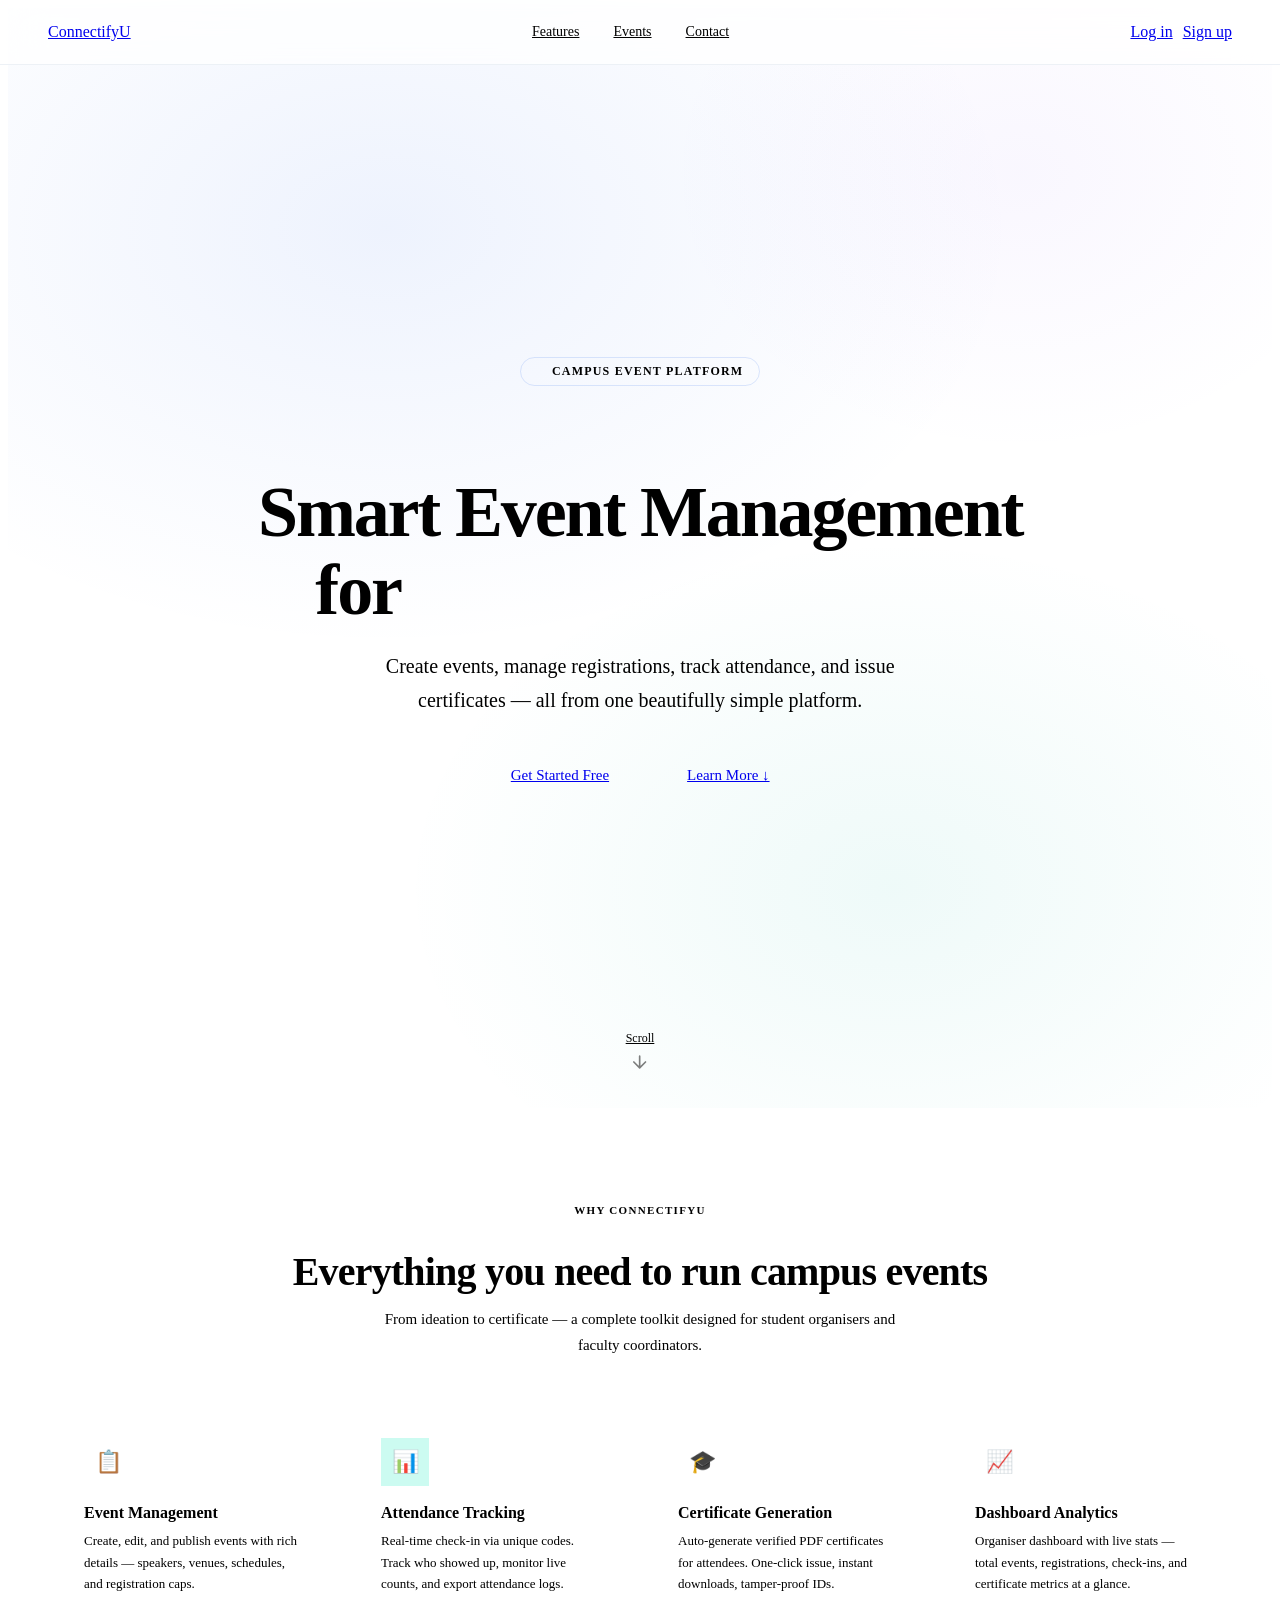
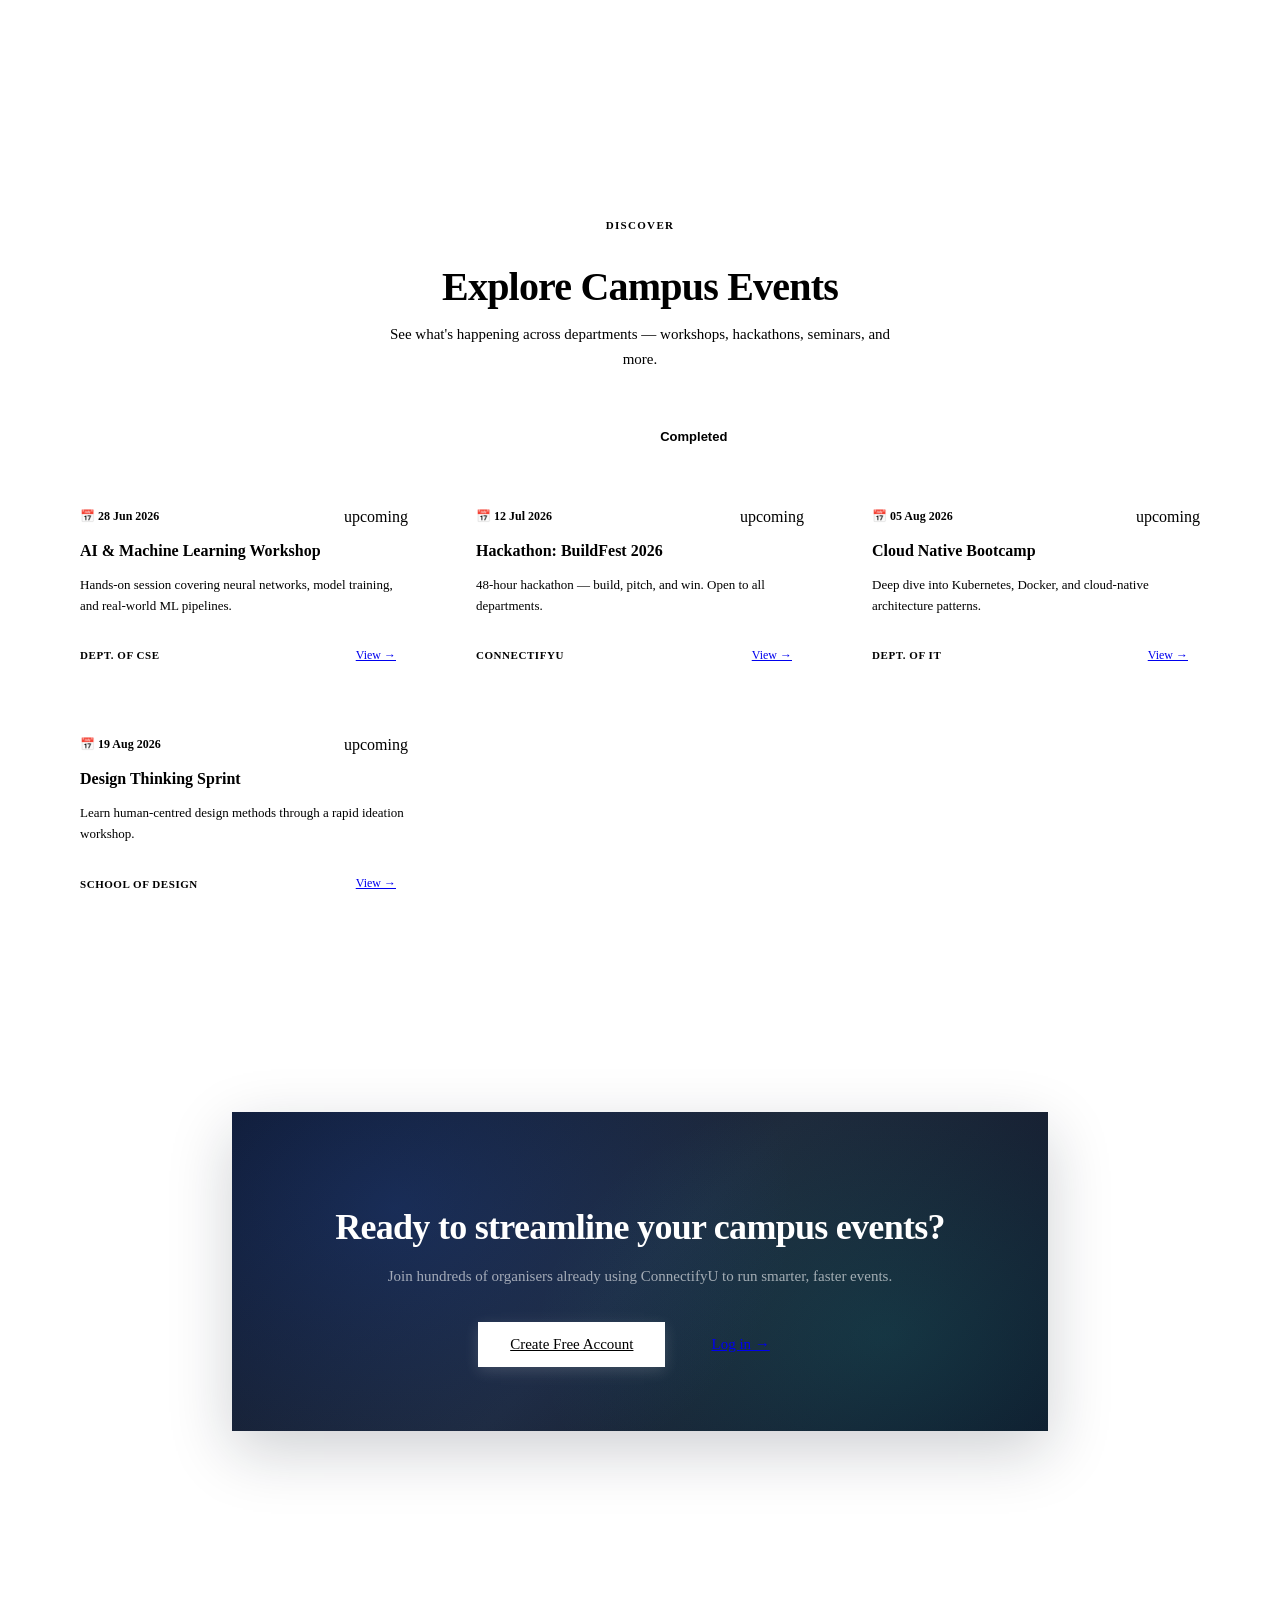
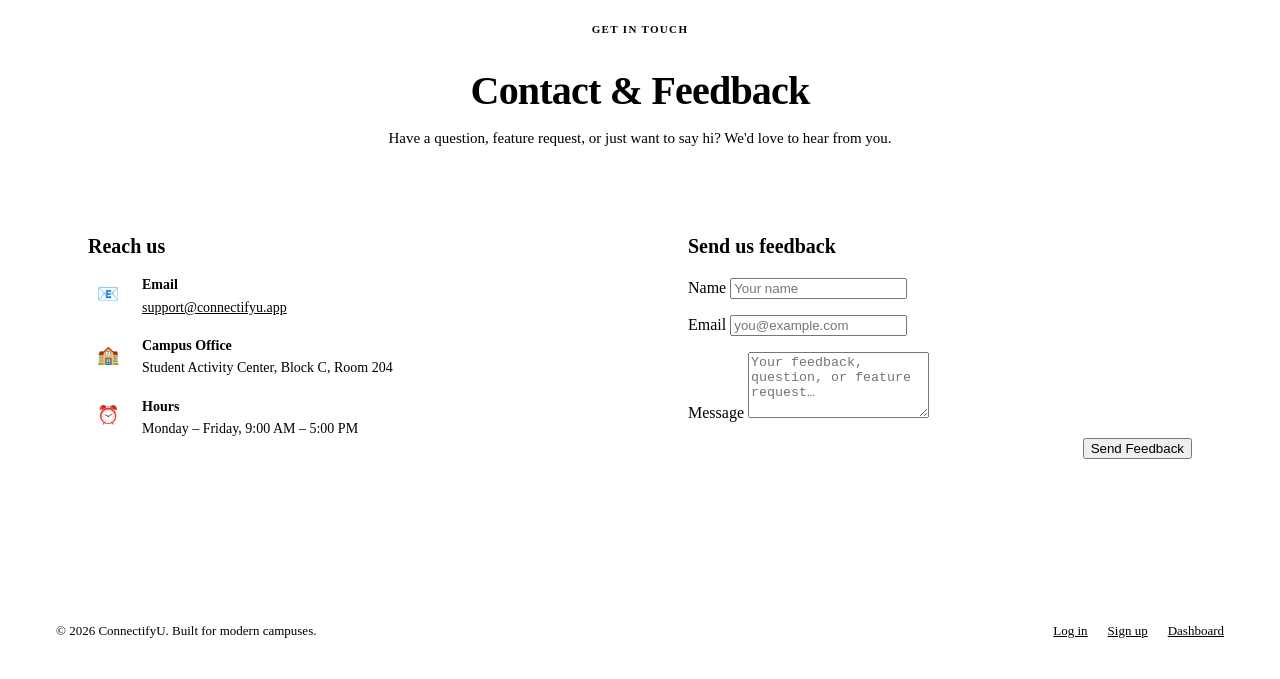
==== frontend/index.html @ 4a7af48c "landing page" ====
<!DOCTYPE html>
<html lang="en">
<head>
  <meta charset="UTF-8" />
  <meta name="viewport" content="width=device-width, initial-scale=1.0" />
  <title>ConnectifyU — Smart Event Management for Modern Campuses</title>
  <meta name="description" content="ConnectifyU is a modern campus event management platform. Create events, manage registrations, track attendance, and issue certificates — all in one place." />
  <link rel="preconnect" href="https://fonts.googleapis.com" />
  <link rel="preconnect" href="https://fonts.gstatic.com" crossorigin />
  <link href="https://fonts.googleapis.com/css2?family=Inter:wght@400;500;600;700;800&family=Playfair+Display:wght@600;700;800&display=swap" rel="stylesheet" />
  <link rel="stylesheet" href="./styles/forms.css" />
  <style>
    /* ============================================
       Landing page styles — scoped to index.html
       Reuses design tokens from forms.css
       ============================================ */
    html { scroll-behavior: smooth; }

    /* ---------- Landing nav override ---------- */
    .landing-nav {
      position: fixed;
      top: 0; left: 0; right: 0;
      z-index: 200;
      background: rgba(255,255,255,.72);
      backdrop-filter: blur(20px);
      -webkit-backdrop-filter: blur(20px);
      border-bottom: 1px solid rgba(226,232,240,.6);
      display: flex;
      align-items: center;
      justify-content: space-between;
      gap: 24px;
      padding: 0 48px;
      height: 64px;
      transition: background .3s, box-shadow .3s;
    }
    .landing-nav.scrolled {
      background: rgba(255,255,255,.92);
      box-shadow: 0 1px 12px rgba(15,23,42,.06);
    }
    .landing-nav-actions { display: flex; gap: 10px; align-items: center; }
    .landing-nav-links { display: flex; gap: 6px; align-items: center; }
    .landing-nav-links a {
      font-size: 14px; font-weight: 500; color: var(--c-text-muted);
      padding: 6px 14px; border-radius: var(--radius-sm);
      transition: color .15s, background .15s;
    }
    .landing-nav-links a:hover { color: var(--c-deep); background: var(--c-primary-light); }

    /* ---------- Hero ---------- */
    .hero {
      min-height: 100vh;
      display: flex;
      flex-direction: column;
      align-items: center;
      justify-content: center;
      text-align: center;
      padding: 120px 32px 80px;
      position: relative;
      overflow: hidden;
    }
    .hero::before {
      content: "";
      position: absolute; inset: 0;
      background:
        radial-gradient(ellipse 900px 600px at 30% 20%, rgba(37,99,235,.08) 0%, transparent 70%),
        radial-gradient(ellipse 700px 500px at 70% 80%, rgba(20,184,166,.07) 0%, transparent 70%),
        radial-gradient(ellipse 500px 400px at 80% 15%, rgba(139,92,246,.05) 0%, transparent 70%);
      pointer-events: none;
    }
    .hero-content { position: relative; z-index: 1; max-width: 800px; }

    .hero-badge {
      display: inline-flex; align-items: center; gap: 8px;
      font-size: 12px; font-weight: 600; text-transform: uppercase;
      letter-spacing: 0.1em; color: var(--c-primary);
      background: var(--c-primary-light); border: 1px solid rgba(37,99,235,.15);
      padding: 6px 16px; border-radius: 99px; margin-bottom: 28px;
    }
    .hero-badge-dot {
      width: 7px; height: 7px; border-radius: 50%;
      background: linear-gradient(135deg, var(--c-primary), var(--c-secondary));
      animation: hero-dot-pulse 2s ease-in-out infinite;
    }
    @keyframes hero-dot-pulse { 0%,100% { opacity:1; transform:scale(1); } 50% { opacity:.5; transform:scale(.7); } }

    .hero-title {
      font-family: var(--font-display);
      font-size: clamp(42px, 6vw, 72px);
      font-weight: 800;
      line-height: 1.08;
      letter-spacing: -0.03em;
      color: var(--c-deep);
      margin-bottom: 20px;
    }
    .hero-title span {
      background: linear-gradient(135deg, var(--c-primary) 0%, var(--c-secondary) 50%, var(--c-accent) 100%);
      -webkit-background-clip: text;
      -webkit-text-fill-color: transparent;
      background-clip: text;
    }
    .hero-sub {
      font-size: clamp(16px, 2vw, 20px);
      color: var(--c-text-muted);
      line-height: 1.7;
      max-width: 560px;
      margin: 0 auto 36px;
    }
    .hero-actions { display: flex; gap: 14px; justify-content: center; flex-wrap: wrap; }
    .hero-actions .cc-btn { padding: 14px 32px; font-size: 15px; border-radius: var(--radius-md); }

    .hero-scroll-hint {
      position: absolute; bottom: 36px; left: 50%; transform: translateX(-50%);
      display: flex; flex-direction: column; align-items: center; gap: 6px;
      color: var(--c-text-muted); font-size: 12px; font-weight: 500;
      animation: hero-bounce 2.5s ease-in-out infinite;
      cursor: pointer;
    }
    .hero-scroll-hint svg { width: 20px; height: 20px; opacity: .5; }
    @keyframes hero-bounce {
      0%,100% { transform: translateX(-50%) translateY(0); }
      50% { transform: translateX(-50%) translateY(8px); }
    }

    /* ---------- Sections ---------- */
    .landing-section {
      padding: 96px 48px;
      max-width: 1280px;
      margin: 0 auto;
    }
    .section-eyebrow {
      font-size: 11px; font-weight: 700; text-transform: uppercase;
      letter-spacing: 0.12em; color: var(--c-primary); margin-bottom: 10px;
      text-align: center;
    }
    .section-title {
      font-family: var(--font-display);
      font-size: clamp(28px, 4vw, 40px);
      font-weight: 700; color: var(--c-deep);
      text-align: center; line-height: 1.15;
      letter-spacing: -0.02em; margin-bottom: 12px;
    }
    .section-sub {
      font-size: 15px; color: var(--c-text-muted);
      text-align: center; max-width: 520px;
      margin: 0 auto 48px; line-height: 1.7;
    }

    /* ---------- Features grid ---------- */
    .features-grid {
      display: grid;
      grid-template-columns: repeat(auto-fit, minmax(260px, 1fr));
      gap: 20px;
    }
    .feature-card {
      background: var(--c-surface);
      border: 1px solid var(--c-border);
      border-radius: var(--radius-lg);
      padding: 32px 28px;
      box-shadow: var(--shadow-sm);
      transition: box-shadow .25s ease, transform .25s ease, border-color .25s;
      position: relative;
      overflow: hidden;
    }
    .feature-card::before {
      content: ""; position: absolute; left: 0; top: 0; bottom: 0; width: 4px;
      border-radius: 0 4px 4px 0;
      opacity: 0; transition: opacity .25s;
    }
    .feature-card:hover::before { opacity: 1; }
    .feature-card:nth-child(1)::before { background: linear-gradient(180deg, var(--c-primary), #3b82f6); }
    .feature-card:nth-child(2)::before { background: linear-gradient(180deg, var(--c-secondary), #06b6d4); }
    .feature-card:nth-child(3)::before { background: linear-gradient(180deg, var(--c-accent), #a78bfa); }
    .feature-card:nth-child(4)::before { background: linear-gradient(180deg, var(--c-success), #10b981); }
    .feature-card:hover {
      box-shadow: var(--shadow-md);
      transform: translateY(-4px);
      border-color: rgba(37,99,235,.18);
    }
    .feature-icon {
      width: 48px; height: 48px; border-radius: var(--radius-md);
      display: flex; align-items: center; justify-content: center;
      font-size: 22px; margin-bottom: 18px;
    }
    .feature-card:nth-child(1) .feature-icon { background: var(--c-primary-light); }
    .feature-card:nth-child(2) .feature-icon { background: #CCFBF1; }
    .feature-card:nth-child(3) .feature-icon { background: var(--c-accent-bg); }
    .feature-card:nth-child(4) .feature-icon { background: var(--c-success-bg); }
    .feature-title {
      font-weight: 700; font-size: 16px; color: var(--c-deep); margin-bottom: 8px;
    }
    .feature-desc {
      font-size: 13px; color: var(--c-text-muted); line-height: 1.65;
    }

    /* ---------- Events showcase ---------- */
    .events-tabs {
      display: flex; gap: 4px; justify-content: center; margin-bottom: 32px;
    }
    .events-tab {
      padding: 8px 20px; font-size: 13px; font-weight: 600;
      border: 1px solid var(--c-border); border-radius: 99px;
      background: var(--c-surface); color: var(--c-text-muted);
      cursor: pointer; transition: all .15s;
    }
    .events-tab:hover { border-color: var(--c-primary); color: var(--c-primary); }
    .events-tab.active {
      background: linear-gradient(135deg, var(--c-primary), var(--c-primary-dark));
      color: #fff; border-color: var(--c-primary);
      box-shadow: var(--shadow-primary);
    }
    .events-grid {
      display: grid;
      grid-template-columns: repeat(auto-fill, minmax(290px, 1fr));
      gap: 20px;
    }
    .event-showcase-card {
      background: var(--c-surface);
      border: 1px solid var(--c-border);
      border-radius: var(--radius-lg);
      padding: 24px;
      box-shadow: var(--shadow-sm);
      transition: box-shadow .25s, transform .25s, border-color .25s;
      display: flex; flex-direction: column; gap: 14px;
    }
    .event-showcase-card:hover {
      box-shadow: var(--shadow-md);
      transform: translateY(-3px);
      border-color: rgba(37,99,235,.2);
    }
    .event-showcase-top { display: flex; align-items: center; justify-content: space-between; gap: 10px; }
    .event-showcase-date {
      font-size: 12px; font-weight: 600; color: var(--c-text-muted);
      display: flex; align-items: center; gap: 5px;
    }
    .event-showcase-title {
      font-weight: 700; font-size: 16px; color: var(--c-deep); line-height: 1.35;
    }
    .event-showcase-desc {
      font-size: 13px; color: var(--c-text-muted); line-height: 1.6;
      display: -webkit-box; -webkit-line-clamp: 2; -webkit-box-orient: vertical; overflow: hidden;
    }
    .event-showcase-footer {
      display: flex; align-items: center; justify-content: space-between;
      margin-top: auto; padding-top: 12px;
      border-top: 1px solid var(--c-border);
    }
    .event-showcase-dept {
      font-size: 11px; font-weight: 600; color: var(--c-text-muted);
      text-transform: uppercase; letter-spacing: 0.05em;
    }

    /* ---------- CTA section ---------- */
    .cta-section {
      padding: 96px 48px;
      text-align: center;
    }
    .cta-card {
      max-width: 720px;
      margin: 0 auto;
      background: linear-gradient(135deg, #0F172A 0%, #1E293B 50%, #0F172A 100%);
      border-radius: var(--radius-xl);
      padding: 64px 48px;
      position: relative; overflow: hidden;
      box-shadow: 0 20px 60px rgba(15,23,42,.2);
    }
    .cta-card::before {
      content: ""; position: absolute; inset: 0;
      background:
        radial-gradient(ellipse 400px 300px at 20% 30%, rgba(37,99,235,.2), transparent),
        radial-gradient(ellipse 350px 250px at 80% 70%, rgba(20,184,166,.15), transparent);
      pointer-events: none;
    }
    .cta-card > * { position: relative; z-index: 1; }
    .cta-title {
      font-family: var(--font-display);
      font-size: clamp(26px, 4vw, 36px);
      font-weight: 700; color: #fff; margin-bottom: 14px;
      line-height: 1.2; letter-spacing: -0.02em;
    }
    .cta-sub {
      font-size: 15px; color: rgba(255,255,255,.6);
      margin-bottom: 32px; line-height: 1.7;
    }
    .cta-actions { display: flex; gap: 14px; justify-content: center; flex-wrap: wrap; }
    .cta-actions .cc-btn { padding: 14px 32px; font-size: 15px; }
    .cc-btn-white {
      background: #fff; color: var(--c-deep); border-color: #fff;
      box-shadow: 0 4px 14px rgba(255,255,255,.15);
    }
    .cc-btn-white:hover {
      background: #F1F5F9; border-color: #F1F5F9;
      transform: translateY(-1px);
      box-shadow: 0 6px 20px rgba(255,255,255,.2);
    }

    /* ---------- Contact section ---------- */
    .contact-grid {
      display: grid;
      grid-template-columns: 1fr 1fr;
      gap: 32px;
      align-items: start;
    }
    .contact-info-card {
      background: var(--c-surface);
      border: 1px solid var(--c-border);
      border-radius: var(--radius-lg);
      padding: 36px 32px;
      box-shadow: var(--shadow-sm);
    }
    .contact-info-title {
      font-family: var(--font-display);
      font-size: 20px; font-weight: 600; color: var(--c-deep);
      margin-bottom: 16px;
    }
    .contact-info-items { display: flex; flex-direction: column; gap: 16px; }
    .contact-info-item {
      display: flex; align-items: flex-start; gap: 14px;
      font-size: 14px; color: var(--c-text-muted); line-height: 1.6;
    }
    .contact-info-icon {
      width: 40px; height: 40px; border-radius: var(--radius-sm);
      background: var(--c-primary-light);
      display: flex; align-items: center; justify-content: center;
      font-size: 18px; flex-shrink: 0;
    }
    .contact-form-card {
      background: var(--c-surface);
      border: 1px solid var(--c-border);
      border-radius: var(--radius-lg);
      padding: 36px 32px;
      box-shadow: var(--shadow-sm);
    }
    .contact-form-title {
      font-family: var(--font-display);
      font-size: 20px; font-weight: 600; color: var(--c-deep);
      margin-bottom: 20px;
    }
    .contact-form { display: flex; flex-direction: column; gap: 16px; }

    /* ---------- Footer ---------- */
    .landing-footer {
      border-top: 1px solid var(--c-border);
      padding: 32px 48px;
      display: flex; align-items: center; justify-content: space-between;
      gap: 16px; flex-wrap: wrap;
      font-size: 13px; color: var(--c-text-muted);
    }
    .landing-footer a { color: var(--c-primary); font-weight: 500; }
    .landing-footer a:hover { text-decoration: underline; }

    /* ---------- Scroll reveal ---------- */
    .reveal {
      opacity: 0;
      transform: translateY(28px);
      transition: opacity .7s cubic-bezier(.4,0,.2,1), transform .7s cubic-bezier(.4,0,.2,1);
    }
    .reveal.visible {
      opacity: 1;
      transform: translateY(0);
    }

    /* ---------- Hero entrance ---------- */
    .hero-content { animation: hero-enter .9s cubic-bezier(.4,0,.2,1) both; }
    @keyframes hero-enter {
      from { opacity: 0; transform: translateY(32px) scale(.97); }
      to   { opacity: 1; transform: translateY(0) scale(1); }
    }

    /* ---------- Responsive ---------- */
    @media (max-width: 768px) {
      .landing-nav { padding: 0 16px; height: 56px; }
      .landing-nav-links { display: none; }
      .hero { padding: 100px 20px 60px; min-height: 90vh; }
      .landing-section { padding: 64px 20px; }
      .cta-section { padding: 64px 20px; }
      .cta-card { padding: 44px 24px; }
      .contact-grid { grid-template-columns: 1fr; }
      .events-grid { grid-template-columns: 1fr; }
      .landing-footer { padding: 24px 20px; flex-direction: column; text-align: center; }
    }

    @media (max-width: 480px) {
      .hero-actions { flex-direction: column; align-items: center; }
      .hero-actions .cc-btn { width: 100%; max-width: 280px; }
      .cta-actions { flex-direction: column; align-items: center; }
      .cta-actions .cc-btn { width: 100%; max-width: 260px; }
      .features-grid { grid-template-columns: 1fr; }
    }
  </style>
</head>
<body>

  <!-- ========== Navigation ========== -->
  <nav class="landing-nav" id="landingNav">
    <a class="cc-brand" href="./index.html">
      <span class="cc-brand-dot"></span> ConnectifyU
    </a>
    <div class="landing-nav-links">
      <a href="#features">Features</a>
      <a href="#events">Events</a>
      <a href="#contact">Contact</a>
    </div>
    <div class="landing-nav-actions">
      <a href="./pages/login.html" class="cc-btn cc-btn-ghost cc-btn-sm">Log in</a>
      <a href="./pages/signup.html" class="cc-btn cc-btn-primary cc-btn-sm">Sign up</a>
    </div>
  </nav>

  <!-- ========== Hero ========== -->
  <section class="hero" id="hero">
    <div class="hero-content">
      <div class="hero-badge">
        <span class="hero-badge-dot"></span> Campus Event Platform
      </div>
      <h1 class="hero-title">
        Smart Event Management<br/>for <span>Modern Campuses</span>
      </h1>
      <p class="hero-sub">
        Create events, manage registrations, track attendance, and issue certificates — all from one beautifully simple platform.
      </p>
      <div class="hero-actions">
        <a href="./pages/signup.html" class="cc-btn cc-btn-primary">Get Started Free</a>
        <a href="#features" class="cc-btn cc-btn-ghost">Learn More ↓</a>
      </div>
    </div>
    <a href="#features" class="hero-scroll-hint" aria-label="Scroll to features">
      <span>Scroll</span>
      <svg viewBox="0 0 24 24" fill="none" stroke="currentColor" stroke-width="2" stroke-linecap="round" stroke-linejoin="round"><path d="M12 5v14M19 12l-7 7-7-7"/></svg>
    </a>
  </section>

  <!-- ========== Features ========== -->
  <section class="landing-section" id="features">
    <div class="reveal">
      <div class="section-eyebrow">Why ConnectifyU</div>
      <h2 class="section-title">Everything you need to run campus events</h2>
      <p class="section-sub">
        From ideation to certificate — a complete toolkit designed for student organisers and faculty coordinators.
      </p>
    </div>
    <div class="features-grid reveal">
      <div class="feature-card">
        <div class="feature-icon">📋</div>
        <div class="feature-title">Event Management</div>
        <div class="feature-desc">
          Create, edit, and publish events with rich details — speakers, venues, schedules, and registration caps.
        </div>
      </div>
      <div class="feature-card">
        <div class="feature-icon">📊</div>
        <div class="feature-title">Attendance Tracking</div>
        <div class="feature-desc">
          Real-time check-in via unique codes. Track who showed up, monitor live counts, and export attendance logs.
        </div>
      </div>
      <div class="feature-card">
        <div class="feature-icon">🎓</div>
        <div class="feature-title">Certificate Generation</div>
        <div class="feature-desc">
          Auto-generate verified PDF certificates for attendees. One-click issue, instant downloads, tamper-proof IDs.
        </div>
      </div>
      <div class="feature-card">
        <div class="feature-icon">📈</div>
        <div class="feature-title">Dashboard Analytics</div>
        <div class="feature-desc">
          Organiser dashboard with live stats — total events, registrations, check-ins, and certificate metrics at a glance.
        </div>
      </div>
    </div>
  </section>

  <!-- ========== Events Showcase ========== -->
  <section class="landing-section" id="events" style="background:var(--c-bg);">
    <div class="reveal">
      <div class="section-eyebrow">Discover</div>
      <h2 class="section-title">Explore Campus Events</h2>
      <p class="section-sub">
        See what's happening across departments — workshops, hackathons, seminars, and more.
      </p>
    </div>
    <div class="events-tabs reveal">
      <button class="events-tab active" data-tab="upcoming" id="tabUpcoming" onclick="switchTab('upcoming')">Upcoming</button>
      <button class="events-tab" data-tab="completed" id="tabCompleted" onclick="switchTab('completed')">Completed</button>
    </div>
    <div class="events-grid reveal" id="eventsShowcase"></div>
  </section>

  <!-- ========== CTA ========== -->
  <section class="cta-section">
    <div class="cta-card reveal">
      <h2 class="cta-title">Ready to streamline your campus events?</h2>
      <p class="cta-sub">
        Join hundreds of organisers already using ConnectifyU to run smarter, faster events.
      </p>
      <div class="cta-actions">
        <a href="./pages/signup.html" class="cc-btn cc-btn-white">Create Free Account</a>
        <a href="./pages/login.html" class="cc-btn cc-btn-teal">Log in →</a>
      </div>
    </div>
  </section>

  <!-- ========== Contact & Feedback ========== -->
  <section class="landing-section" id="contact">
    <div class="reveal">
      <div class="section-eyebrow">Get in touch</div>
      <h2 class="section-title">Contact & Feedback</h2>
      <p class="section-sub">
        Have a question, feature request, or just want to say hi? We'd love to hear from you.
      </p>
    </div>
    <div class="contact-grid reveal">
      <div class="contact-info-card">
        <div class="contact-info-title">Reach us</div>
        <div class="contact-info-items">
          <div class="contact-info-item">
            <div class="contact-info-icon">📧</div>
            <div>
              <strong style="color:var(--c-deep)">Email</strong><br/>
              <a href="mailto:support@connectifyu.app" style="color:var(--c-primary)">support@connectifyu.app</a>
            </div>
          </div>
          <div class="contact-info-item">
            <div class="contact-info-icon">🏫</div>
            <div>
              <strong style="color:var(--c-deep)">Campus Office</strong><br/>
              Student Activity Center, Block C, Room 204
            </div>
          </div>
          <div class="contact-info-item">
            <div class="contact-info-icon">⏰</div>
            <div>
              <strong style="color:var(--c-deep)">Hours</strong><br/>
              Monday – Friday, 9:00 AM – 5:00 PM
            </div>
          </div>
        </div>
      </div>
      <div class="contact-form-card">
        <div class="contact-form-title">Send us feedback</div>
        <form class="contact-form" id="feedbackForm" onsubmit="handleFeedback(event)">
          <div class="cc-field">
            <label class="cc-label" for="feedbackName">Name</label>
            <input class="cc-input" type="text" id="feedbackName" placeholder="Your name" required />
          </div>
          <div class="cc-field">
            <label class="cc-label" for="feedbackEmail">Email</label>
            <input class="cc-input" type="email" id="feedbackEmail" placeholder="you@example.com" required />
          </div>
          <div class="cc-field">
            <label class="cc-label" for="feedbackMsg">Message</label>
            <textarea class="cc-textarea" id="feedbackMsg" rows="4" placeholder="Your feedback, question, or feature request…" required></textarea>
          </div>
          <div style="display:flex;justify-content:flex-end;">
            <button type="submit" class="cc-btn cc-btn-primary">Send Feedback</button>
          </div>
        </form>
      </div>
    </div>
  </section>

  <!-- ========== Footer ========== -->
  <footer class="landing-footer">
    <span>© 2026 ConnectifyU. Built for modern campuses.</span>
    <div style="display:flex;gap:20px;">
      <a href="./pages/login.html">Log in</a>
      <a href="./pages/signup.html">Sign up</a>
      <a href="./pages/organiser-dashboard.html">Dashboard</a>
    </div>
  </footer>

  <div id="toast" class="cc-toast" role="status" aria-live="polite"></div>

  <script>
    /* ---------- Sample events data ---------- */
    const SAMPLE_EVENTS = {
      upcoming: [
        { title: 'AI & Machine Learning Workshop', date: '28 Jun 2026', dept: 'Dept. of CSE', status: 'upcoming',
          desc: 'Hands-on session covering neural networks, model training, and real-world ML pipelines.' },
        { title: 'Hackathon: BuildFest 2026', date: '12 Jul 2026', dept: 'ConnectifyU', status: 'upcoming',
          desc: '48-hour hackathon — build, pitch, and win. Open to all departments.' },
        { title: 'Cloud Native Bootcamp', date: '05 Aug 2026', dept: 'Dept. of IT', status: 'upcoming',
          desc: 'Deep dive into Kubernetes, Docker, and cloud-native architecture patterns.' },
        { title: 'Design Thinking Sprint', date: '19 Aug 2026', dept: 'School of Design', status: 'upcoming',
          desc: 'Learn human-centred design methods through a rapid ideation workshop.' },
      ],
      completed: [
        { title: 'Web Dev Crash Course', date: '10 Mar 2026', dept: 'Dept. of CSE', status: 'ended',
          desc: 'Full-stack fundamentals — HTML, CSS, JS, Node.js — in a single intensive day.' },
        { title: 'Cybersecurity Awareness Talk', date: '22 Feb 2026', dept: 'Dept. of IT', status: 'ended',
          desc: 'Industry experts shared real-world breach case studies and prevention strategies.' },
        { title: 'Open Source Contributor Day', date: '14 Jan 2026', dept: 'ConnectifyU', status: 'ended',
          desc: 'Students made their first open source contributions with mentor guidance.' },
      ]
    };

    let currentTab = 'upcoming';

    function switchTab(tab) {
      currentTab = tab;
      document.getElementById('tabUpcoming').classList.toggle('active', tab === 'upcoming');
      document.getElementById('tabCompleted').classList.toggle('active', tab === 'completed');
      renderEvents();
    }

    function renderEvents() {
      const grid = document.getElementById('eventsShowcase');
      const events = SAMPLE_EVENTS[currentTab] || [];
      grid.innerHTML = events.map(ev => `
        <div class="event-showcase-card">
          <div class="event-showcase-top">
            <span class="event-showcase-date">📅 ${ev.date}</span>
            <span class="status ${ev.status}">${ev.status}</span>
          </div>
          <div class="event-showcase-title">${ev.title}</div>
          <div class="event-showcase-desc">${ev.desc}</div>
          <div class="event-showcase-footer">
            <span class="event-showcase-dept">${ev.dept}</span>
            <a href="./pages/login.html" class="cc-btn cc-btn-ghost cc-btn-sm" style="padding:5px 12px;font-size:12px">View →</a>
          </div>
        </div>
      `).join('');
    }

    /* ---------- Feedback handler (frontend only) ---------- */
    function handleFeedback(e) {
      e.preventDefault();
      const name = document.getElementById('feedbackName').value.trim();
      showToast(`Thanks, ${name}! Your feedback has been received.`, 'success');
      e.target.reset();
    }

    function showToast(msg, type) {
      const t = document.getElementById('toast');
      if (!t) return;
      t.textContent = msg;
      t.className = 'cc-toast show' + (type ? ' ' + type : '');
      clearTimeout(t._tid);
      t._tid = setTimeout(() => { t.className = 'cc-toast'; }, 3500);
    }

    /* ---------- Scroll reveal (Intersection Observer) ---------- */
    function initReveals() {
      const els = document.querySelectorAll('.reveal');
      if (!('IntersectionObserver' in window)) {
        els.forEach(el => el.classList.add('visible'));
        return;
      }
      const io = new IntersectionObserver((entries) => {
        entries.forEach(entry => {
          if (entry.isIntersecting) {
            entry.target.classList.add('visible');
            io.unobserve(entry.target);
          }
        });
      }, { threshold: 0.12 });
      els.forEach(el => io.observe(el));
    }

    /* ---------- Nav scroll effect ---------- */
    function initNavScroll() {
      const nav = document.getElementById('landingNav');
      if (!nav) return;
      window.addEventListener('scroll', () => {
        nav.classList.toggle('scrolled', window.scrollY > 40);
      }, { passive: true });
    }

    /* ---------- Init ---------- */
    renderEvents();
    initReveals();
    initNavScroll();
  </script>
</body>
</html>
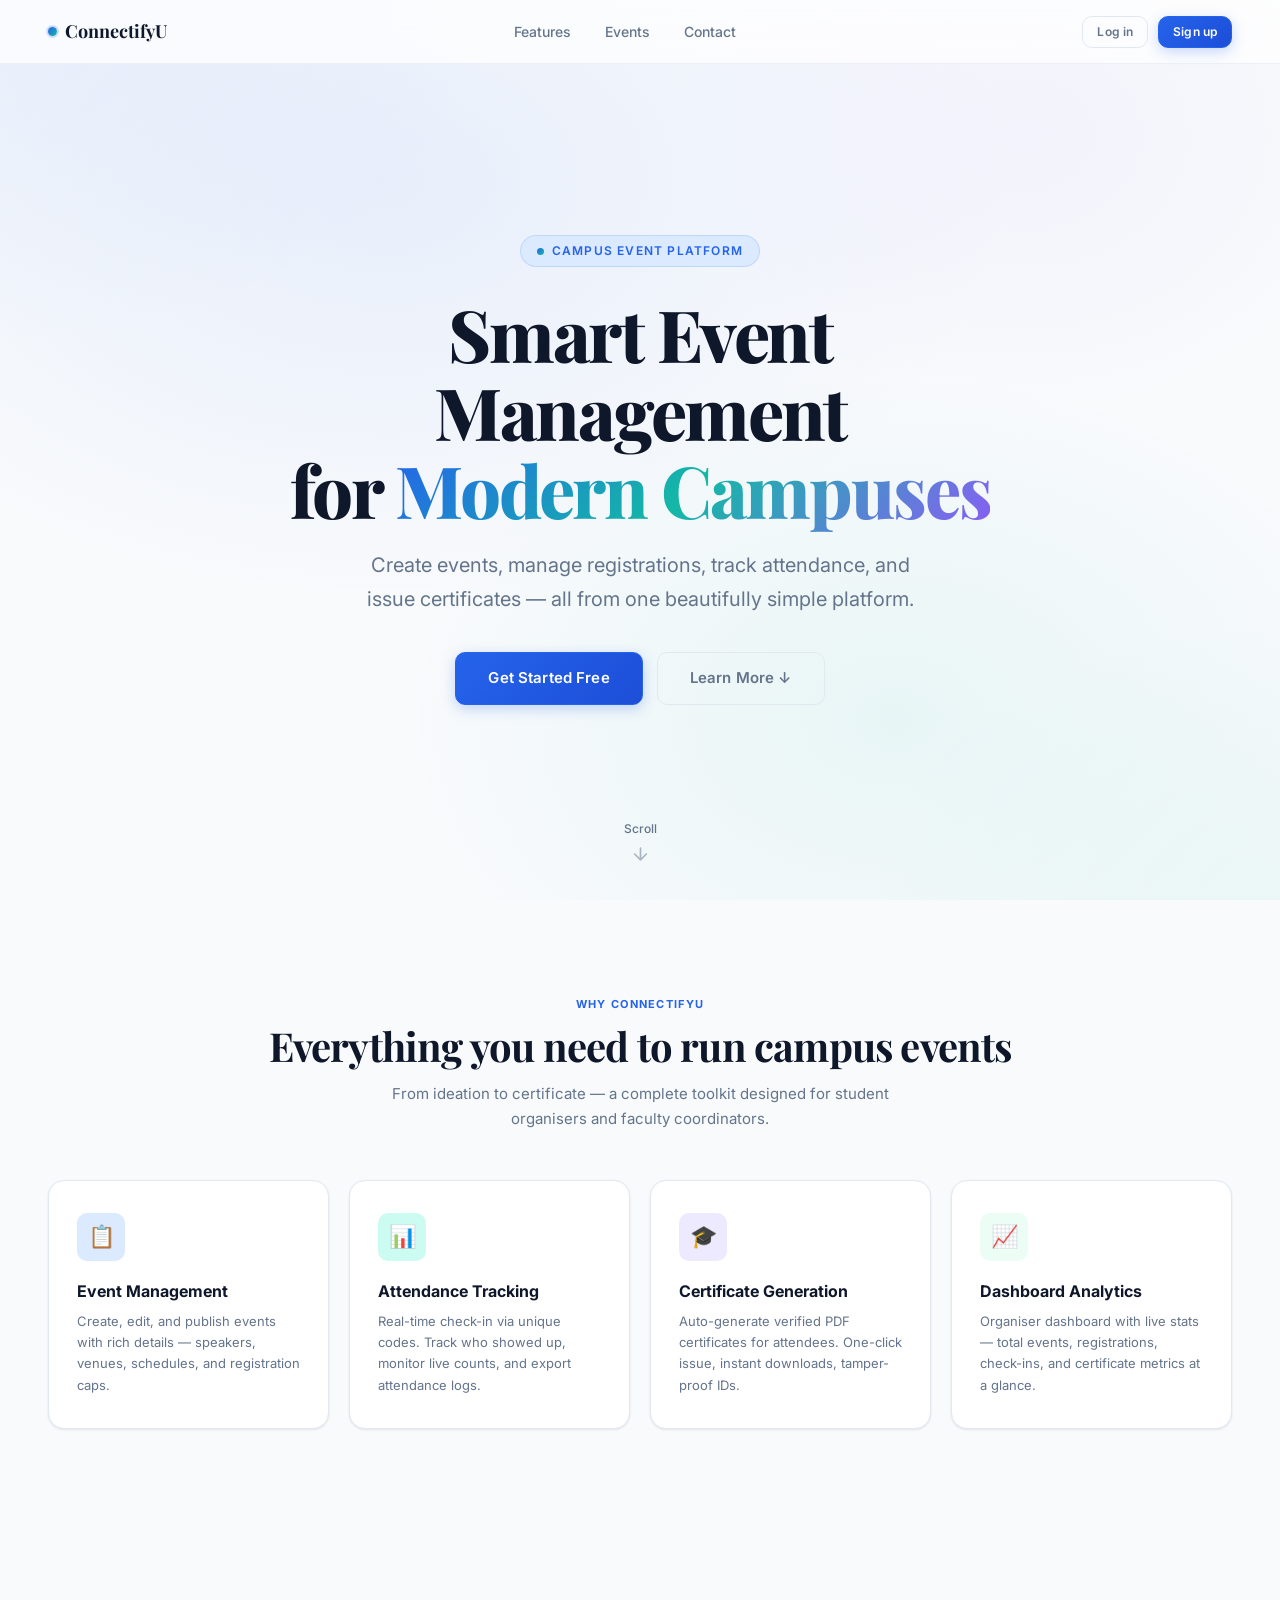
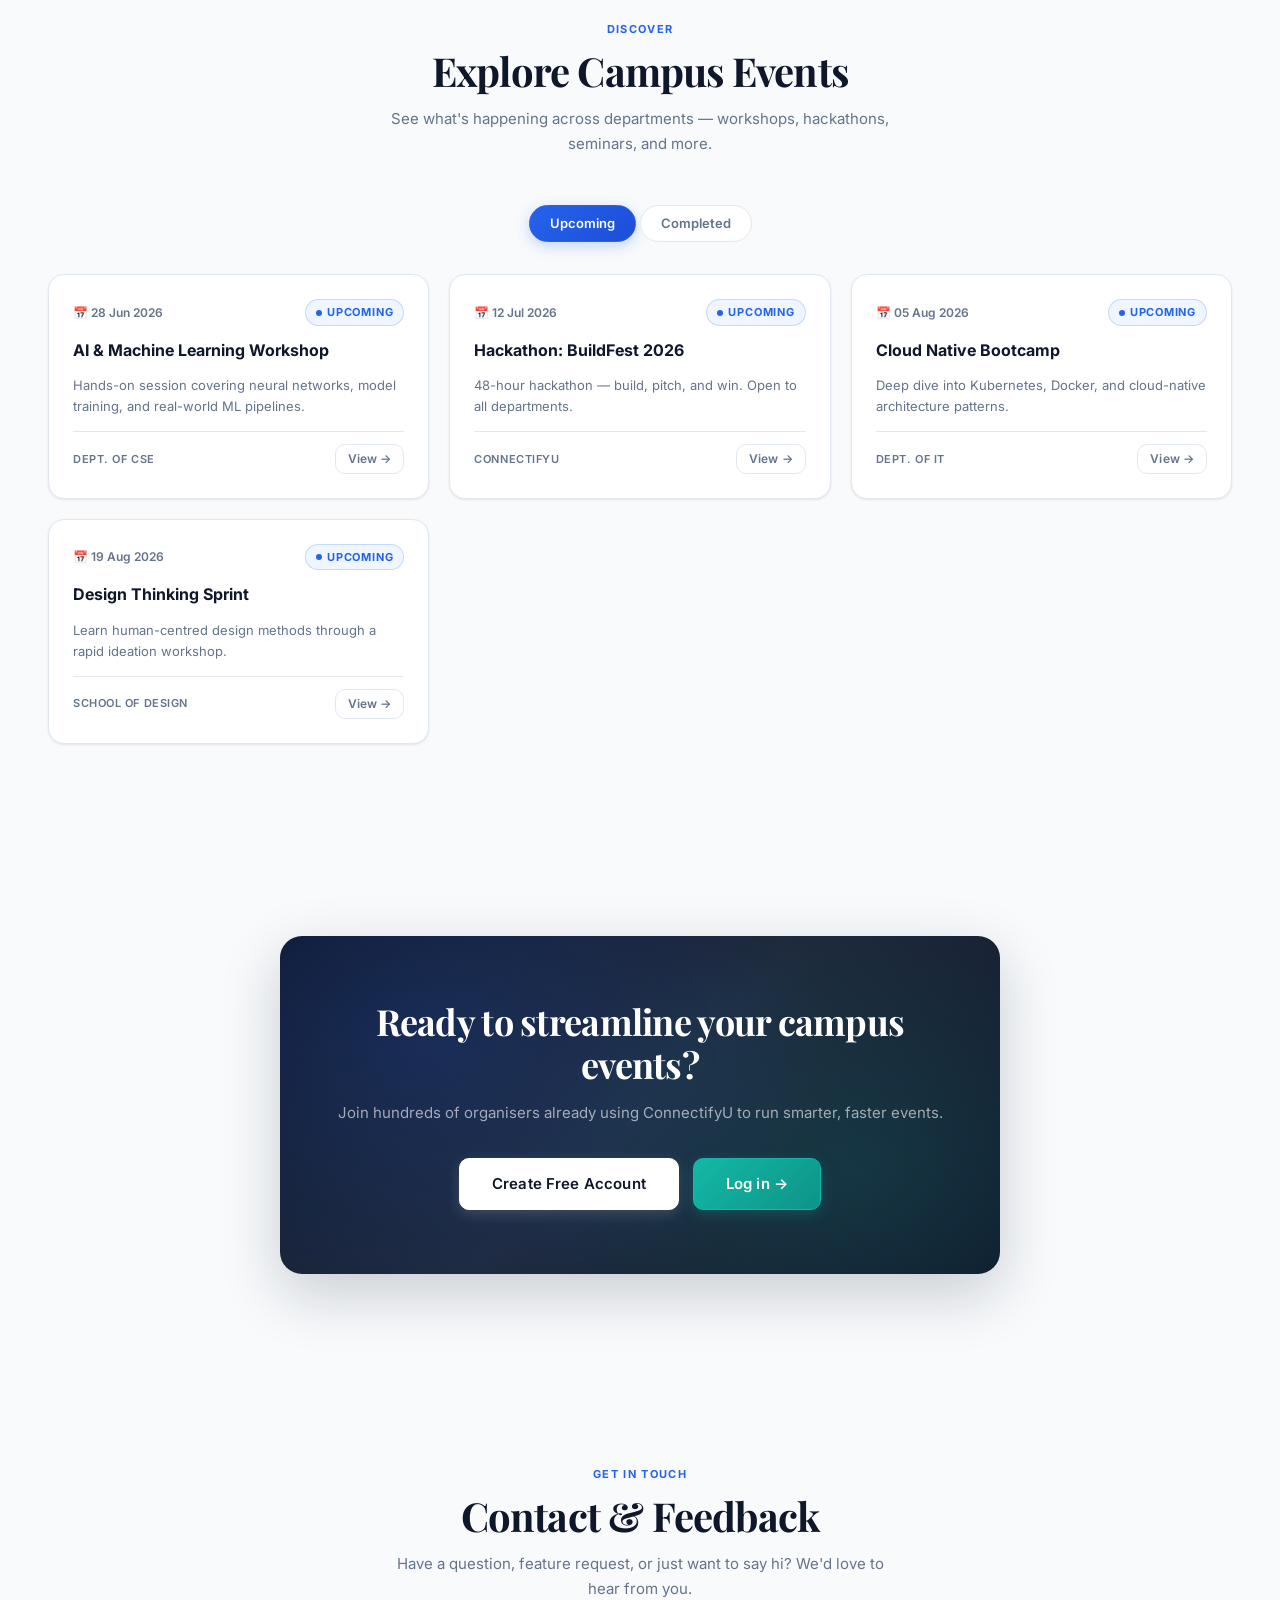
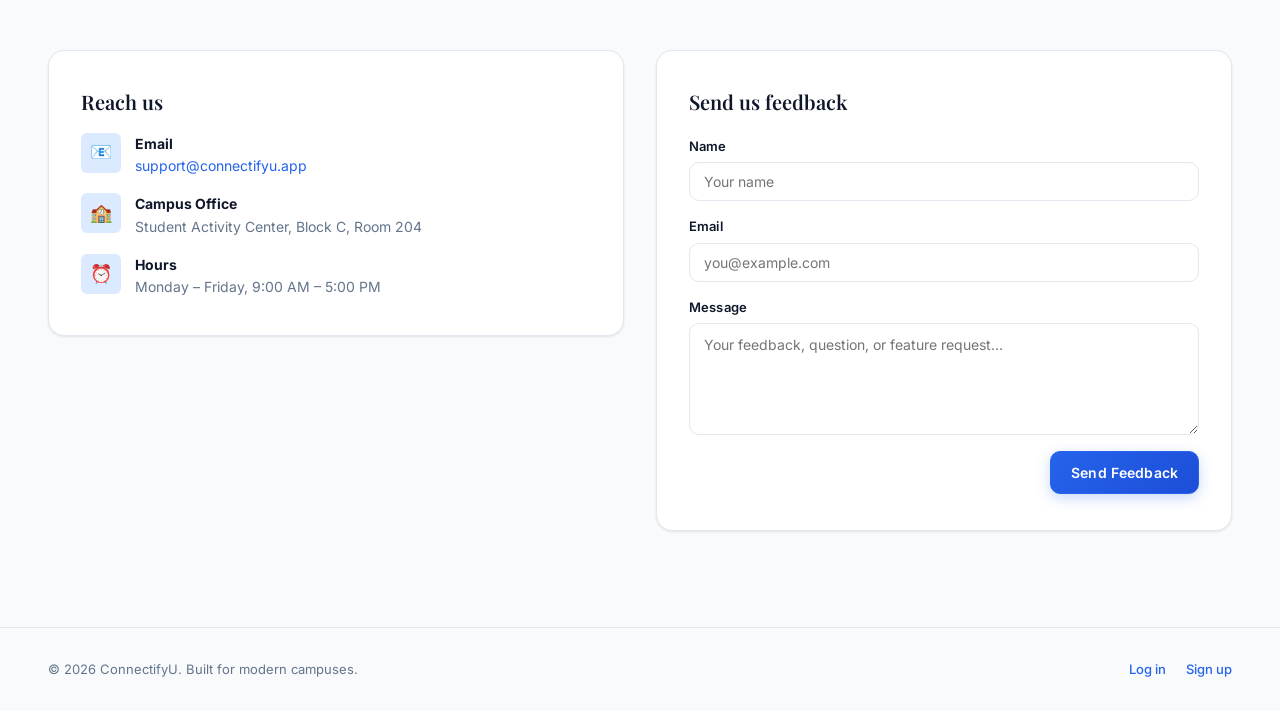
==== commit 0b8f471f: "i have added organiser dashboard and also depatch report and create event                           " ====
--- a/frontend/index.html
+++ b/frontend/index.html
@@ -565,7 +565,7 @@
     <div style="display:flex;gap:20px;">
       <a href="./pages/login.html">Log in</a>
       <a href="./pages/signup.html">Sign up</a>
-      <a href="./pages/organiser-dashboard.html">Dashboard</a>
+      
     </div>
   </footer>
 
--- a/frontend/styles/forms.css
+++ b/frontend/styles/forms.css
@@ -0,0 +1,975 @@
+/* ============================================================
+   ConnectifyU — Base Design System (forms.css)
+   Color tokens, typography, nav, page layout, cards,
+   stats, tables, buttons, form controls, badges, toasts.
+   All other stylesheets (dashboard.css, events.css) build on top.
+   ============================================================ */
+
+/* ---------- Reset ---------- */
+*, *::before, *::after { box-sizing: border-box; margin: 0; padding: 0; }
+a { color: inherit; text-decoration: none; }
+button { font: inherit; cursor: pointer; }
+img { display: block; max-width: 100%; }
+
+/* ---------- Design tokens ---------- */
+:root {
+  /* Brand palette */
+  --c-primary:       #2563EB;
+  --c-primary-dark:  #1D4ED8;
+  --c-primary-light: #DBEAFE;
+  --c-secondary:     #14B8A6;
+  --c-secondary-dark:#0D9488;
+  --c-accent:        #8B5CF6;
+  --c-accent-bg:     #EDE9FE;
+  --c-deep:          #0F172A;
+
+  /* Surfaces & borders */
+  --c-bg:      #F8FAFC;
+  --c-surface: #FFFFFF;
+  --c-border:  #E2E8F0;
+
+  /* Text */
+  --c-text:       #0F172A;
+  --c-text-muted: #64748B;
+
+  /* Semantic */
+  --c-success:    #059669;
+  --c-success-bg: #ECFDF5;
+  --c-danger:     #DC2626;
+  --c-danger-bg:  #FEF2F2;
+  --c-warning:    #D97706;
+  --c-warning-bg: #FFFBEB;
+  --c-info:       #2563EB;
+  --c-info-bg:    #EFF6FF;
+
+  /* Radii */
+  --radius-sm: 6px;
+  --radius-md: 10px;
+  --radius-lg: 16px;
+  --radius-xl: 22px;
+
+  /* Shadows */
+  --shadow-sm:      0 1px 3px rgba(15,23,42,.06), 0 1px 2px rgba(15,23,42,.04);
+  --shadow-md:      0 4px 16px rgba(15,23,42,.08), 0 2px 6px rgba(15,23,42,.04);
+  --shadow-lg:      0 12px 32px rgba(15,23,42,.10), 0 4px 12px rgba(15,23,42,.06);
+  --shadow-primary: 0 4px 14px rgba(37,99,235,.25);
+  --shadow-teal:    0 4px 14px rgba(20,184,166,.25);
+
+  /* Typography */
+  --font-display: 'Playfair Display', Georgia, serif;
+  --font-body:    'Inter', system-ui, sans-serif;
+}
+
+/* ---------- Base ---------- */
+html { font-size: 16px; -webkit-font-smoothing: antialiased; }
+body {
+  font-family: var(--font-body);
+  background: var(--c-bg);
+  color: var(--c-text);
+  line-height: 1.5;
+  min-height: 100vh;
+  background-image:
+    radial-gradient(ellipse 700px 500px at 0% 0%, rgba(37,99,235,.05) 0%, transparent 70%),
+    radial-gradient(ellipse 600px 400px at 100% 100%, rgba(20,184,166,.05) 0%, transparent 70%);
+  background-attachment: fixed;
+}
+
+/* ---------- Navigation ---------- */
+.cc-nav {
+  position: sticky;
+  top: 0;
+  z-index: 100;
+  background: rgba(255,255,255,.88);
+  backdrop-filter: blur(16px);
+  -webkit-backdrop-filter: blur(16px);
+  border-bottom: 1px solid var(--c-border);
+  display: flex;
+  align-items: center;
+  justify-content: space-between;
+  gap: 24px;
+  padding: 0 40px;
+  height: 60px;
+  box-shadow: 0 1px 0 var(--c-border), 0 2px 8px rgba(15,23,42,.04);
+}
+
+.cc-brand {
+  font-family: var(--font-display);
+  font-size: 18px;
+  font-weight: 700;
+  color: var(--c-deep);
+  display: flex;
+  align-items: center;
+  gap: 8px;
+  white-space: nowrap;
+  flex-shrink: 0;
+}
+
+.cc-brand-dot {
+  width: 9px;
+  height: 9px;
+  border-radius: 50%;
+  background: linear-gradient(135deg, var(--c-primary), var(--c-secondary));
+  display: inline-block;
+  flex-shrink: 0;
+  box-shadow: 0 0 0 2px rgba(37,99,235,.2);
+}
+
+.cc-nav-links {
+  display: flex;
+  align-items: center;
+  gap: 2px;
+}
+
+.cc-nav-links a {
+  font-size: 14px;
+  font-weight: 500;
+  color: var(--c-text-muted);
+  padding: 6px 14px;
+  border-radius: var(--radius-sm);
+  transition: color .15s, background .15s;
+}
+.cc-nav-links a:hover  { color: var(--c-deep); background: var(--c-primary-light); }
+.cc-nav-links a.active {
+  color: var(--c-primary);
+  background: var(--c-primary-light);
+  font-weight: 600;
+}
+
+/* ---------- Page shell ---------- */
+.cc-page {
+  width: 100%;
+  max-width: 100%;
+  padding: 32px 48px 72px;
+}
+
+/* ---------- Page header ---------- */
+.cc-page-header { margin-bottom: 36px; }
+
+.cc-eyebrow {
+  font-size: 11px;
+  font-weight: 700;
+  text-transform: uppercase;
+  letter-spacing: 0.12em;
+  color: var(--c-primary);
+  margin-bottom: 6px;
+}
+
+.cc-page-title {
+  font-family: var(--font-display);
+  font-size: 36px;
+  font-weight: 700;
+  line-height: 1.15;
+  letter-spacing: -0.02em;
+  background: linear-gradient(135deg, var(--c-deep) 0%, #1e3a8a 100%);
+  -webkit-background-clip: text;
+  -webkit-text-fill-color: transparent;
+  background-clip: text;
+}
+
+.cc-page-sub {
+  font-size: 15px;
+  color: var(--c-text-muted);
+  margin-top: 8px;
+  max-width: 560px;
+  line-height: 1.6;
+}
+
+/* ---------- Cards ---------- */
+.cc-card {
+  background: var(--c-surface);
+  border: 1px solid var(--c-border);
+  border-radius: var(--radius-lg);
+  padding: 28px;
+  box-shadow: var(--shadow-sm);
+  margin-bottom: 20px;
+  transition: box-shadow .2s ease, transform .2s ease;
+}
+.cc-card:hover { box-shadow: var(--shadow-md); }
+
+.cc-card-title {
+  font-family: var(--font-display);
+  font-size: 20px;
+  font-weight: 600;
+  color: var(--c-deep);
+  margin-bottom: 4px;
+}
+
+.cc-card-sub {
+  font-size: 13px;
+  color: var(--c-text-muted);
+  margin-bottom: 20px;
+  line-height: 1.6;
+}
+
+/* ---------- Stat boxes ---------- */
+.cc-stats {
+  display: grid;
+  grid-template-columns: repeat(auto-fit, minmax(180px, 1fr));
+  gap: 16px;
+  margin-bottom: 24px;
+}
+
+.cc-stat {
+  background: var(--c-surface);
+  border: 1px solid var(--c-border);
+  border-radius: var(--radius-lg);
+  padding: 22px 24px;
+  box-shadow: var(--shadow-sm);
+  position: relative;
+  overflow: hidden;
+  transition: box-shadow .2s ease, transform .2s ease;
+}
+.cc-stat:hover { box-shadow: var(--shadow-md); transform: translateY(-2px); }
+.cc-stat::before {
+  content: "";
+  position: absolute;
+  left: 0; top: 0; bottom: 0;
+  width: 4px;
+  background: linear-gradient(180deg, var(--c-primary), var(--c-secondary));
+}
+.cc-stat.stat-teal::before   { background: linear-gradient(180deg, var(--c-secondary), #06b6d4); }
+.cc-stat.stat-purple::before { background: linear-gradient(180deg, var(--c-accent), #6366f1); }
+.cc-stat.stat-green::before  { background: linear-gradient(180deg, var(--c-success), #10b981); }
+
+.cc-stat-label {
+  font-size: 11px;
+  font-weight: 700;
+  text-transform: uppercase;
+  letter-spacing: 0.09em;
+  color: var(--c-text-muted);
+  margin-bottom: 10px;
+}
+.cc-stat-value {
+  font-family: var(--font-display);
+  font-size: 34px;
+  font-weight: 700;
+  color: var(--c-deep);
+  line-height: 1;
+}
+.cc-stat-delta { font-size: 11px; color: var(--c-success); margin-top: 8px; font-weight: 500; }
+
+/* ---------- Table ---------- */
+.cc-table-wrap {
+  border: 1px solid var(--c-border);
+  border-radius: var(--radius-lg);
+  overflow: hidden;
+  box-shadow: var(--shadow-sm);
+}
+
+.cc-table { width: 100%; border-collapse: collapse; }
+
+.cc-table th {
+  background: #F8FAFC;
+  font-size: 11px;
+  font-weight: 700;
+  text-transform: uppercase;
+  letter-spacing: 0.07em;
+  color: var(--c-text-muted);
+  padding: 12px 20px;
+  text-align: left;
+  border-bottom: 1px solid var(--c-border);
+}
+.cc-table td {
+  padding: 14px 20px;
+  font-size: 14px;
+  border-bottom: 1px solid var(--c-border);
+  vertical-align: middle;
+}
+.cc-table tbody tr:last-child td { border-bottom: none; }
+.cc-table tbody tr:hover { background: #F8FAFC; transition: background .12s; }
+.cc-table .row-title { font-weight: 600; color: var(--c-deep); }
+
+/* ---------- Buttons ---------- */
+.cc-btn {
+  display: inline-flex;
+  align-items: center;
+  justify-content: center;
+  gap: 6px;
+  font-size: 14px;
+  font-weight: 600;
+  padding: 10px 20px;
+  border-radius: var(--radius-md);
+  border: 1px solid transparent;
+  cursor: pointer;
+  transition: all 0.2s cubic-bezier(0.4, 0, 0.2, 1);
+  white-space: nowrap;
+  text-decoration: none;
+  letter-spacing: 0.01em;
+}
+
+.cc-btn-primary {
+  background: linear-gradient(135deg, var(--c-primary) 0%, #1D4ED8 100%);
+  color: #fff;
+  border-color: var(--c-primary);
+  box-shadow: var(--shadow-primary);
+}
+.cc-btn-primary:hover {
+  background: linear-gradient(135deg, var(--c-primary-dark) 0%, #1e40af 100%);
+  border-color: var(--c-primary-dark);
+  box-shadow: 0 6px 20px rgba(37,99,235,.35);
+  transform: translateY(-2px);
+}
+.cc-btn-primary:active { transform: translateY(0); }
+
+.cc-btn-ghost {
+  background: transparent;
+  color: var(--c-text-muted);
+  border-color: var(--c-border);
+}
+.cc-btn-ghost:hover {
+  background: var(--c-primary-light);
+  border-color: rgba(37,99,235,.3);
+  color: var(--c-primary);
+  transform: translateY(-2px);
+}
+.cc-btn-ghost:active { transform: translateY(0); }
+
+.cc-btn-teal {
+  background: linear-gradient(135deg, var(--c-secondary) 0%, var(--c-secondary-dark) 100%);
+  color: #fff;
+  border-color: var(--c-secondary);
+  box-shadow: var(--shadow-teal);
+}
+.cc-btn-teal:hover {
+  box-shadow: 0 6px 20px rgba(20,184,166,.35);
+  transform: translateY(-2px);
+}
+
+.cc-btn-sm { font-size: 12px; padding: 6px 14px; }
+
+.cc-btn:disabled {
+  opacity: 0.45;
+  cursor: not-allowed;
+  pointer-events: none;
+  transform: none;
+  box-shadow: none;
+}
+
+/* ---------- Loading button spinner ---------- */
+.cc-btn.loading {
+  position: relative;
+  color: transparent !important;
+  pointer-events: none;
+  transform: none !important;
+}
+.cc-btn.loading::after {
+  content: "";
+  position: absolute;
+  width: 15px; height: 15px;
+  border: 2px solid rgba(255,255,255,.35);
+  border-top-color: #fff;
+  border-radius: 50%;
+  animation: cc-spin .55s linear infinite;
+}
+.cc-btn-ghost.loading::after {
+  border-color: rgba(37,99,235,.2);
+  border-top-color: var(--c-primary);
+}
+
+/* ---------- Icon buttons ----------
+   .icon-btn  = class used in JS-generated HTML (organiser.js)
+   .cc-icon-btn = design-system name
+   Single definition covers both — no duplication in dashboard.css. ---------- */
+.icon-btn,
+.cc-icon-btn {
+  width: 32px; height: 32px;
+  border-radius: var(--radius-sm);
+  border: 1px solid var(--c-border);
+  background: var(--c-surface);
+  color: var(--c-text-muted);
+  display: inline-flex;
+  align-items: center;
+  justify-content: center;
+  cursor: pointer;
+  transition: all .15s ease;
+  font-size: 14px;
+}
+.icon-btn:hover,
+.cc-icon-btn:hover {
+  border-color: var(--c-primary);
+  color: var(--c-primary);
+  background: var(--c-primary-light);
+  transform: scale(1.05);
+}
+.icon-btn.danger:hover,
+.cc-icon-btn.danger:hover {
+  border-color: var(--c-danger);
+  color: var(--c-danger);
+  background: var(--c-danger-bg);
+}
+.cc-icon-btn[aria-pressed="true"] {
+  border-color: var(--c-primary);
+  color: var(--c-primary);
+  background: var(--c-primary-light);
+}
+
+/* ---------- Form elements ---------- */
+.cc-form-grid {
+  display: grid;
+  grid-template-columns: repeat(2, 1fr);
+  gap: 20px;
+}
+
+.cc-field { display: flex; flex-direction: column; gap: 6px; }
+.cc-field.full { grid-column: 1 / -1; }
+
+.cc-label {
+  font-size: 13px;
+  font-weight: 600;
+  color: var(--c-text);
+  letter-spacing: 0.01em;
+}
+.cc-label .req { color: var(--c-primary); margin-left: 2px; }
+
+.cc-input,
+.cc-select,
+.cc-textarea {
+  width: 100%;
+  font-family: var(--font-body);
+  font-size: 14px;
+  color: var(--c-text);
+  background: var(--c-surface);
+  border: 1.5px solid var(--c-border);
+  border-radius: var(--radius-md);
+  padding: 10px 14px;
+  transition: border-color .15s, box-shadow .15s, background .15s;
+  outline: none;
+}
+.cc-input:focus,
+.cc-select:focus,
+.cc-textarea:focus {
+  border-color: var(--c-primary);
+  box-shadow: 0 0 0 4px rgba(37,99,235,.15);
+  background: #FAFCFF;
+}
+.cc-input:hover:not(:focus),
+.cc-select:hover:not(:focus),
+.cc-textarea:hover:not(:focus) {
+  border-color: #cbd5e1;
+}
+.cc-input.invalid,
+.cc-select.invalid,
+.cc-textarea.invalid {
+  border-color: var(--c-danger);
+  box-shadow: 0 0 0 4px rgba(220,38,38,.12);
+}
+
+.cc-select {
+  appearance: none;
+  background-image: url("data:image/svg+xml,%3Csvg xmlns='http://www.w3.org/2000/svg' width='12' height='8' fill='none'%3E%3Cpath d='M1 1l5 5 5-5' stroke='%2364748B' stroke-width='1.5' stroke-linecap='round' stroke-linejoin='round'/%3E%3C/svg%3E");
+  background-repeat: no-repeat;
+  background-position: right 14px center;
+  padding-right: 38px;
+  cursor: pointer;
+}
+
+.cc-textarea { resize: vertical; min-height: 90px; line-height: 1.6; }
+
+.cc-hint {
+  font-size: 12px;
+  color: var(--c-text-muted);
+  margin-top: 2px;
+}
+
+.cc-error-msg {
+  font-size: 12px;
+  color: var(--c-danger);
+  display: none;
+  align-items: center;
+  gap: 5px;
+  margin-top: 3px;
+  font-weight: 500;
+}
+.cc-error-msg::before { content: "⚠ "; }
+
+.cc-field.has-error .cc-error-msg { display: flex; }
+.cc-field.has-error .cc-input,
+.cc-field.has-error .cc-select,
+.cc-field.has-error .cc-textarea {
+  border-color: var(--c-danger);
+  box-shadow: 0 0 0 4px rgba(220,38,38,.12);
+}
+
+/* ---------- Form actions footer ---------- */
+.cc-form-actions {
+  display: flex;
+  justify-content: flex-end;
+  gap: 10px;
+  margin-top: 28px;
+  padding-top: 20px;
+  border-top: 1px solid var(--c-border);
+  align-items: center;
+}
+
+/* ---------- File upload ---------- */
+.cc-upload {
+  display: flex;
+  flex-direction: column;
+  align-items: center;
+  justify-content: center;
+  gap: 8px;
+  border: 2px dashed var(--c-border);
+  border-radius: var(--radius-lg);
+  padding: 44px 24px;
+  cursor: pointer;
+  transition: border-color .15s, background .15s;
+  text-align: center;
+  background: #FAFCFF;
+}
+.cc-upload:hover {
+  border-color: var(--c-primary);
+  background: var(--c-primary-light);
+}
+.cc-upload input { display: none; }
+.cc-upload-icon { font-size: 32px; }
+.cc-upload-text { font-size: 14px; font-weight: 600; color: var(--c-deep); }
+.cc-upload-hint { font-size: 12px; color: var(--c-text-muted); }
+
+.cc-poster-preview {
+  display: none;
+  margin-top: 16px;
+  max-height: 220px;
+  border-radius: var(--radius-md);
+  border: 1px solid var(--c-border);
+  object-fit: cover;
+  box-shadow: var(--shadow-sm);
+  width: 100%;
+}
+
+/* ---------- Speaker row ---------- */
+.cc-speaker-row {
+  display: flex;
+  gap: 20px;
+  align-items: flex-start;
+}
+
+.cc-speaker-avatar {
+  width: 80px;
+  height: 80px;
+  flex-shrink: 0;
+  border-radius: 50%;
+  border: 2px dashed var(--c-border);
+  display: flex;
+  align-items: center;
+  justify-content: center;
+  font-size: 11px;
+  color: var(--c-text-muted);
+  cursor: pointer;
+  text-align: center;
+  overflow: hidden;
+  transition: border-color .15s, background .15s;
+}
+.cc-speaker-avatar:hover {
+  border-color: var(--c-primary);
+  background: var(--c-primary-light);
+}
+
+/* ---------- Progress bar ---------- */
+.cc-progress {
+  height: 8px;
+  background: #E2E8F0;
+  border-radius: 99px;
+  overflow: hidden;
+}
+.cc-progress-fill {
+  height: 100%;
+  background: linear-gradient(90deg, var(--c-primary) 0%, var(--c-secondary) 100%);
+  border-radius: 99px;
+  transition: width .5s cubic-bezier(0.4, 0, 0.2, 1);
+}
+
+/* ---------- Status badges (.cc-badge) ---------- */
+.cc-badge {
+  font-size: 10px;
+  font-weight: 700;
+  text-transform: uppercase;
+  letter-spacing: 0.07em;
+  padding: 3px 9px;
+  border-radius: 99px;
+  background: var(--c-success-bg);
+  color: var(--c-success);
+  border: 1px solid rgba(5,150,105,.15);
+}
+
+/* ---------- Status pills ----------
+   .status     = class emitted by organiser.js (JS-generated HTML)
+   .cc-status  = design-system name
+   Single definition covers both — no duplication in dashboard.css. ---------- */
+.status,
+.cc-status {
+  font-size: 11px;
+  font-weight: 700;
+  text-transform: uppercase;
+  letter-spacing: 0.07em;
+  padding: 4px 10px;
+  border-radius: 99px;
+  display: inline-flex;
+  align-items: center;
+  gap: 5px;
+}
+.status::before,
+.cc-status::before {
+  content: "";
+  width: 6px; height: 6px;
+  border-radius: 50%;
+  background: currentColor;
+  flex-shrink: 0;
+}
+.status.live,
+.cc-status.live     { background: var(--c-success-bg); color: var(--c-success); border: 1px solid rgba(5,150,105,.2); }
+.status.upcoming,
+.cc-status.upcoming { background: var(--c-info-bg);    color: var(--c-info);    border: 1px solid rgba(37,99,235,.2); }
+.status.ended,
+.cc-status.ended    { background: #F1F5F9; color: var(--c-text-muted); border: 1px solid var(--c-border); }
+.status.draft,
+.cc-status.draft    { background: var(--c-warning-bg); color: var(--c-warning); border: 1px solid rgba(217,119,6,.2); }
+.status.cancelled,
+.cc-status.cancelled{ background: var(--c-danger-bg);  color: var(--c-danger);  border: 1px solid rgba(220,38,38,.2); }
+.status.live::before,
+.cc-status.live::before { animation: cc-pulse 1.5s ease-in-out infinite; }
+
+/* ---------- Toast ---------- */
+.cc-toast {
+  position: fixed;
+  bottom: 28px;
+  left: 50%;
+  transform: translateX(-50%) translateY(16px);
+  background: #0F172A;
+  color: #fff;
+  font-size: 14px;
+  font-weight: 500;
+  padding: 13px 24px;
+  border-radius: var(--radius-lg);
+  box-shadow: 0 8px 24px rgba(15,23,42,.2);
+  opacity: 0;
+  pointer-events: none;
+  transition: opacity .22s cubic-bezier(0.4,0,0.2,1), transform .22s cubic-bezier(0.4,0,0.2,1);
+  white-space: nowrap;
+  z-index: 9999;
+  letter-spacing: 0.01em;
+}
+.cc-toast.show    { opacity: 1; transform: translateX(-50%) translateY(0); }
+.cc-toast.success { background: linear-gradient(135deg, var(--c-success), #10b981); }
+.cc-toast.error   { background: linear-gradient(135deg, var(--c-danger), #ef4444); }
+
+/* ---------- Empty state ---------- */
+.cc-empty {
+  text-align: center;
+  padding: 64px 24px;
+  color: var(--c-text-muted);
+}
+.cc-empty-icon  { font-size: 48px; margin-bottom: 16px; }
+.cc-empty-title { font-family: var(--font-display); font-size: 22px; color: var(--c-deep); margin-bottom: 8px; }
+.cc-empty-text  { font-size: 14px; max-width: 360px; margin: 0 auto; }
+
+/* ---------- Skeleton loading ---------- */
+.cc-skeleton {
+  background: linear-gradient(90deg, #E2E8F0 25%, #F1F5F9 50%, #E2E8F0 75%);
+  background-size: 200% 100%;
+  animation: cc-shimmer 1.4s ease-in-out infinite;
+  border-radius: var(--radius-md);
+  display: block;
+}
+
+/* ---------- Certificates ---------- */
+.cc-cert-list { display: flex; flex-direction: column; gap: 16px; }
+
+.cc-cert-card {
+  background: var(--c-surface);
+  border: 1px solid var(--c-border);
+  border-radius: var(--radius-lg);
+  padding: 24px 28px;
+  display: flex;
+  align-items: center;
+  gap: 20px;
+  box-shadow: var(--shadow-sm);
+  transition: box-shadow .25s ease, transform .25s ease, border-color .25s ease, filter .25s ease;
+  cursor: default;
+  position: relative;
+  overflow: hidden;
+}
+.cc-cert-card:hover {
+  box-shadow: 0 8px 28px rgba(37,99,235,.14), 0 2px 8px rgba(15,23,42,.06);
+  border-color: rgba(37,99,235,.3);
+  transform: scale(1.02);
+  filter: brightness(1.02);
+}
+
+.cc-cert-icon {
+  font-size: 36px;
+  flex-shrink: 0;
+  filter: drop-shadow(0 2px 6px rgba(37,99,235,.2));
+  transition: transform .25s ease;
+}
+.cc-cert-card:hover .cc-cert-icon { transform: scale(1.15) rotate(-4deg); }
+
+.cc-cert-body   { flex: 1; min-width: 0; }
+.cc-cert-event  { font-weight: 700; color: var(--c-deep); font-size: 16px; margin-bottom: 6px; }
+.cc-cert-meta   { display: flex; align-items: center; gap: 12px; flex-wrap: wrap; font-size: 12px; color: var(--c-text-muted); }
+.cc-cert-actions{ display: flex; gap: 8px; flex-shrink: 0; z-index: 2; position: relative; }
+
+/* Hover overlay */
+.cc-cert-overlay {
+  position: absolute;
+  inset: 0;
+  background: linear-gradient(135deg, rgba(15,23,42,.82) 0%, rgba(30,58,138,.78) 100%);
+  display: flex;
+  flex-direction: column;
+  align-items: center;
+  justify-content: center;
+  gap: 6px;
+  padding: 20px 28px;
+  opacity: 0;
+  transition: opacity .25s ease;
+  pointer-events: none;
+  border-radius: inherit;
+  z-index: 1;
+}
+.cc-cert-card:hover .cc-cert-overlay { opacity: 1; }
+.cc-cert-overlay-title {
+  font-family: var(--font-display);
+  font-size: 16px; font-weight: 700;
+  color: #fff; text-align: center; line-height: 1.3;
+}
+.cc-cert-overlay-desc {
+  font-size: 12px; color: rgba(255,255,255,.72);
+  text-align: center; line-height: 1.5; max-width: 320px;
+}
+
+/* Certificate preview modal */
+.cc-cert-modal-overlay {
+  position: fixed; inset: 0; z-index: 1000;
+  background: rgba(15,23,42,.6);
+  backdrop-filter: blur(6px);
+  display: flex; align-items: center; justify-content: center;
+  padding: 24px;
+}
+.cc-cert-modal-overlay.is-open { animation: cc-fade-in .2s ease; }
+.cc-cert-modal-overlay[hidden] { display: none !important; }
+
+.cc-cert-modal {
+  background: var(--c-surface);
+  border-radius: var(--radius-xl);
+  box-shadow: var(--shadow-lg);
+  width: 88vw; max-width: 960px;
+  height: 88vh;
+  display: flex; flex-direction: column;
+  overflow: hidden;
+}
+.cc-cert-modal-overlay.is-open .cc-cert-modal { animation: cc-slide-up .22s cubic-bezier(0.4,0,0.2,1); }
+
+.cc-cert-modal-header {
+  display: flex; align-items: center; justify-content: space-between;
+  padding: 18px 24px;
+  border-bottom: 1px solid var(--c-border);
+  flex-shrink: 0;
+}
+.cc-cert-modal-title {
+  font-family: var(--font-display); font-size: 18px; font-weight: 600;
+  color: var(--c-deep);
+}
+.cc-cert-modal-close {
+  width: 36px; height: 36px; border-radius: 50%;
+  border: 1px solid var(--c-border);
+  background: var(--c-surface);
+  display: flex; align-items: center; justify-content: center;
+  cursor: pointer; font-size: 16px; color: var(--c-text-muted);
+  transition: background .12s, color .12s;
+}
+.cc-cert-modal-close:hover { background: var(--c-danger-bg); color: var(--c-danger); }
+
+.cc-cert-modal-body { flex: 1; overflow: hidden; padding: 0; }
+.cc-cert-modal-body iframe { width: 100%; height: 100%; border: none; }
+.cc-cert-modal-body .cc-cert-mock-preview {
+  width: 100%; height: 100%;
+  display: flex; flex-direction: column; align-items: center; justify-content: center;
+  gap: 16px; padding: 40px;
+  background: linear-gradient(135deg, #EFF6FF 0%, #F0FDFA 100%);
+}
+.cc-cert-modal-body .cc-cert-mock-preview .cert-icon  { font-size: 72px; }
+.cc-cert-modal-body .cc-cert-mock-preview .cert-title {
+  font-family: var(--font-display); font-size: 28px; font-weight: 700;
+  color: var(--c-deep); text-align: center;
+}
+.cc-cert-modal-body .cc-cert-mock-preview .cert-meta {
+  font-size: 15px; color: var(--c-text-muted); text-align: center; line-height: 1.7;
+}
+
+/* ---------- Check-in ---------- */
+.cc-checkin-grid {
+  display: grid;
+  grid-template-columns: 1fr 1fr;
+  gap: 32px;
+  align-items: start;
+}
+
+.cc-video-wrap {
+  background: #0F172A;
+  border-radius: var(--radius-lg);
+  overflow: hidden;
+  aspect-ratio: 4/3;
+  position: relative;
+  box-shadow: var(--shadow-md);
+  border: 3px solid rgba(37,99,235,.2);
+}
+.cc-video-wrap video { width: 100%; height: 100%; object-fit: cover; }
+.cc-video-wrap::before,
+.cc-video-wrap::after {
+  content: "";
+  position: absolute;
+  width: 28px; height: 28px;
+  border: 3px solid var(--c-primary);
+  z-index: 2;
+  border-radius: 3px;
+}
+.cc-video-wrap::before { top: 12px; left: 12px; border-right: none; border-bottom: none; }
+.cc-video-wrap::after  { top: 12px; right: 12px; border-left: none; border-bottom: none; }
+
+.cc-status-list { display: flex; flex-direction: column; gap: 12px; }
+
+.cc-status-row {
+  display: flex;
+  align-items: flex-start;
+  gap: 12px;
+  padding: 14px 16px;
+  border-radius: var(--radius-md);
+  border: 1.5px solid var(--c-border);
+  background: #F8FAFC;
+  transition: background .25s ease, border-color .25s ease, transform .2s ease;
+}
+.cc-status-row.ok   { background: var(--c-success-bg); border-color: rgba(5,150,105,.25); transform: scale(1.01); }
+.cc-status-row.fail { background: var(--c-danger-bg);  border-color: rgba(220,38,38,.25); }
+
+.cc-status-dot {
+  font-size: 18px;
+  line-height: 1;
+  margin-top: 1px;
+  transition: transform .2s ease;
+}
+.cc-status-row.ok   .cc-status-dot { color: var(--c-success); transform: scale(1.2); }
+.cc-status-row.fail .cc-status-dot { color: var(--c-danger); }
+
+.cc-status-name   { font-weight: 600; font-size: 14px; color: var(--c-deep); }
+.cc-status-detail { font-size: 12px; color: var(--c-text-muted); margin-top: 2px; }
+
+/* Check-in result panels */
+.cc-result-success {
+  background: linear-gradient(135deg, var(--c-success-bg), #D1FAE5);
+  border: 1.5px solid rgba(5,150,105,.2);
+  border-radius: var(--radius-lg);
+  padding: 32px 24px;
+  text-align: center;
+  animation: cc-fade-in .3s ease;
+}
+.cc-result-fail {
+  background: linear-gradient(135deg, var(--c-danger-bg), #FEE2E2);
+  border: 1.5px solid rgba(220,38,38,.2);
+  border-radius: var(--radius-lg);
+  padding: 32px 24px;
+  text-align: center;
+  animation: cc-fade-in .3s ease;
+}
+.cc-result-icon  { font-size: 44px; margin-bottom: 12px; }
+.cc-result-title {
+  font-family: var(--font-display); font-size: 22px; font-weight: 700;
+  color: var(--c-deep); margin-bottom: 8px;
+}
+.cc-result-text  { font-size: 14px; color: var(--c-text-muted); line-height: 1.6; }
+
+/* Attendance window banner */
+.cc-window-banner {
+  background: linear-gradient(135deg, var(--c-info-bg), #DBEAFE);
+  border: 1.5px solid rgba(37,99,235,.2);
+  border-radius: var(--radius-md);
+  padding: 12px 16px;
+  font-size: 13px;
+  color: var(--c-primary);
+  display: flex;
+  align-items: center;
+  gap: 8px;
+  margin-bottom: 16px;
+  font-weight: 500;
+}
+
+/* ---------- Dispatch mentor cards ---------- */
+.cc-mentor-card {
+  display: flex;
+  align-items: center;
+  gap: 12px;
+  padding: 14px 16px;
+  border-radius: var(--radius-md);
+  border: 1.5px solid var(--c-border);
+  background: var(--c-surface);
+  cursor: pointer;
+  transition: all .15s ease;
+  user-select: none;
+}
+.cc-mentor-card:hover {
+  border-color: var(--c-primary);
+  background: var(--c-primary-light);
+  transform: translateY(-1px);
+  box-shadow: var(--shadow-sm);
+}
+.cc-mentor-card.selected {
+  border-color: var(--c-primary);
+  background: var(--c-primary-light);
+  box-shadow: 0 0 0 3px rgba(37,99,235,.12);
+}
+
+.cc-mentor-avatar {
+  width: 38px; height: 38px; border-radius: 50%;
+  background: linear-gradient(135deg, var(--c-primary), var(--c-secondary));
+  color: #fff; font-weight: 700; font-size: 14px;
+  display: flex; align-items: center; justify-content: center;
+  flex-shrink: 0;
+  box-shadow: 0 2px 6px rgba(37,99,235,.25);
+}
+.cc-mentor-name  { font-weight: 600; font-size: 13px; color: var(--c-deep); }
+.cc-mentor-dept  { font-size: 11px; color: var(--c-text-muted); margin-top: 2px; }
+.cc-mentor-check {
+  margin-left: auto;
+  width: 20px; height: 20px; border-radius: 50%;
+  border: 1.5px solid var(--c-border);
+  display: flex; align-items: center; justify-content: center;
+  font-size: 11px; color: transparent;
+  transition: all .15s ease;
+  flex-shrink: 0;
+}
+.cc-mentor-card.selected .cc-mentor-check {
+  background: var(--c-primary);
+  border-color: var(--c-primary);
+  color: #fff;
+  box-shadow: 0 1px 4px rgba(37,99,235,.3);
+}
+
+/* ---------- Keyframes (all defined once, here) ---------- */
+@keyframes cc-pulse   { 0%, 100% { opacity: 1; } 50% { opacity: 0.4; } }
+@keyframes cc-spin    { to { transform: rotate(360deg); } }
+@keyframes cc-shimmer { 0% { background-position: 200% 0; } 100% { background-position: -200% 0; } }
+@keyframes cc-fade-in { from { opacity: 0; } to { opacity: 1; } }
+@keyframes cc-slide-up {
+  from { opacity: 0; transform: translateY(16px) scale(.98); }
+  to   { opacity: 1; transform: translateY(0) scale(1); }
+}
+
+/* ---------- Responsive ---------- */
+@media (max-width: 768px) {
+  .cc-nav  { padding: 0 16px; }
+  .cc-page { padding: 20px 16px 56px; }
+  .cc-nav-links a { font-size: 12px; padding: 5px 8px; }
+  .cc-page-title { font-size: 26px; }
+  .cc-form-grid { grid-template-columns: 1fr; }
+  .cc-field.full { grid-column: 1; }
+  .cc-checkin-grid { grid-template-columns: 1fr; }
+  .cc-cert-card { flex-direction: column; align-items: flex-start; padding: 20px; }
+  .cc-cert-actions { align-self: stretch; justify-content: flex-end; }
+  .cc-speaker-row { flex-direction: column; }
+  .cc-stats { grid-template-columns: repeat(2, 1fr); }
+  .cc-table th, .cc-table td { padding: 10px 12px; font-size: 12px; }
+  .cc-cert-modal { width: 100vw; height: 100vh; border-radius: 0; }
+  .cc-cert-modal-overlay { padding: 0; }
+}
+
+@media (max-width: 480px) {
+  .cc-stats { grid-template-columns: 1fr 1fr; }
+}
